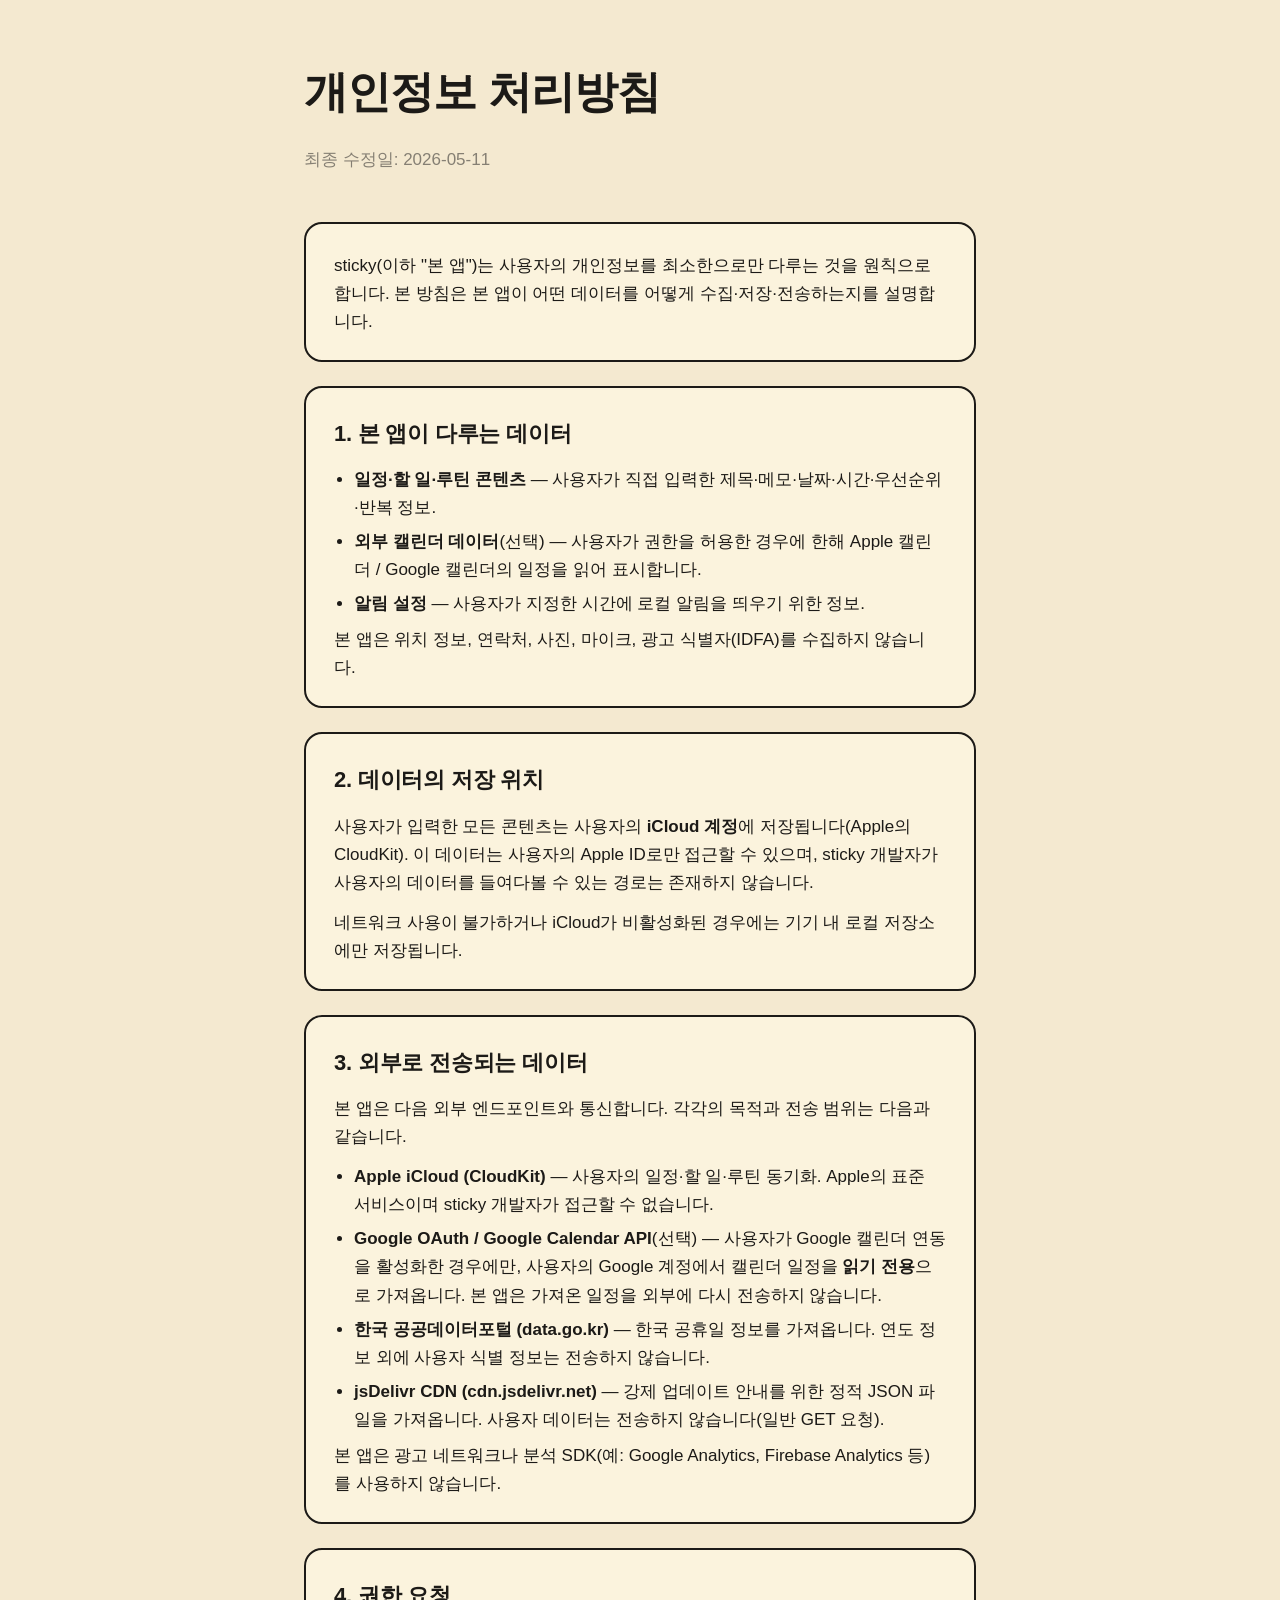
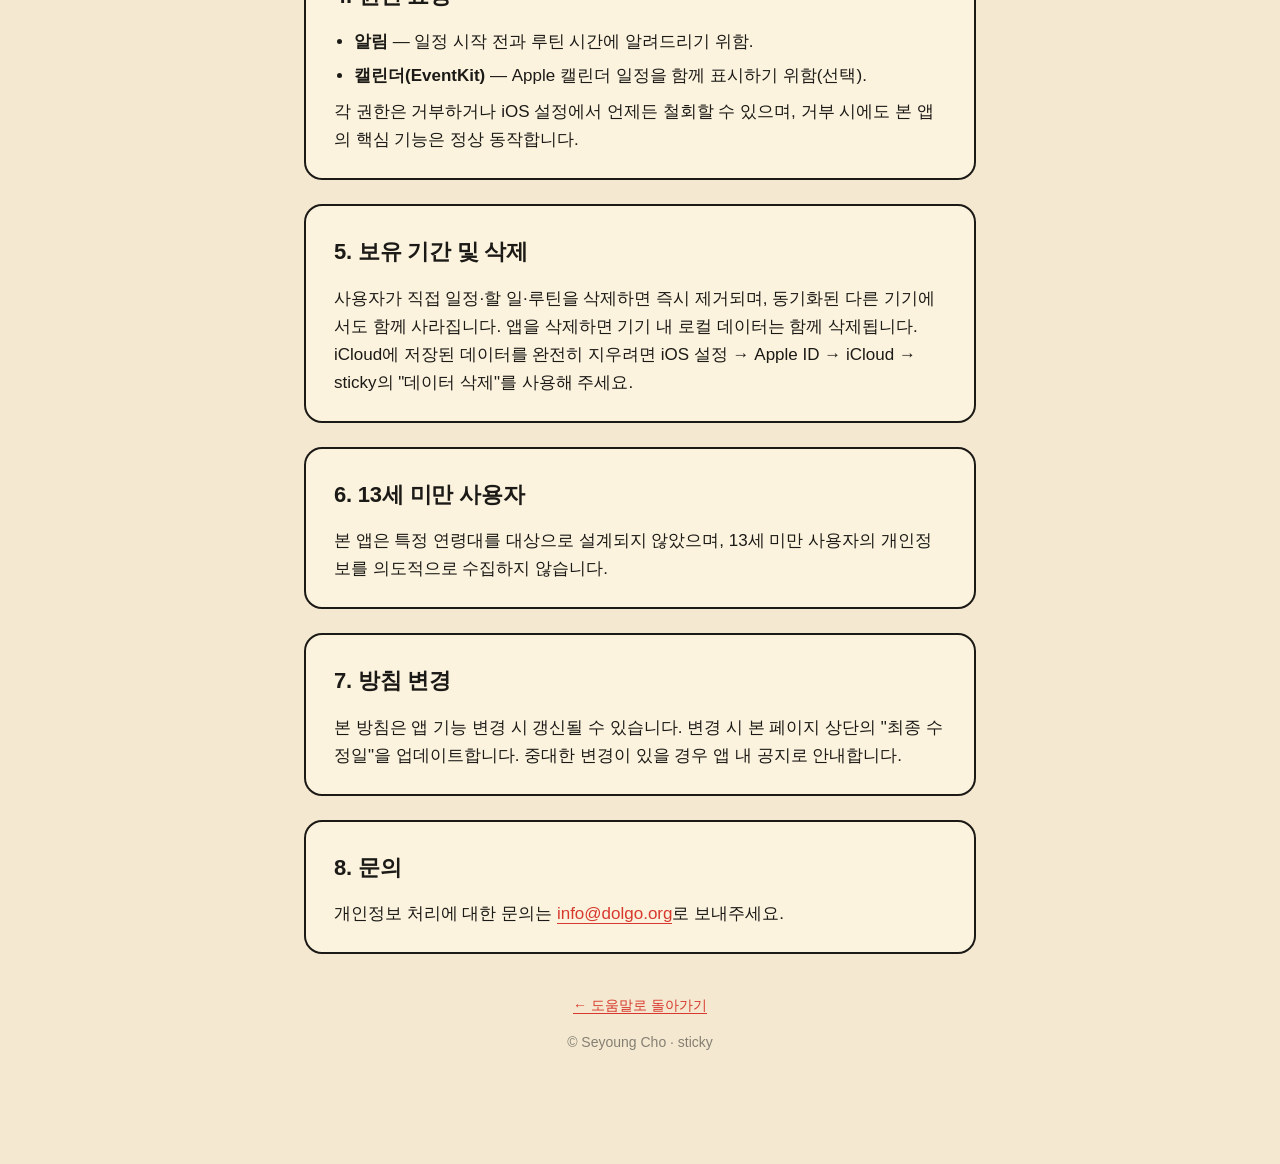
==== privacy.html @ fceb54de "support pages: index + privacy + paper-ink stylesheet Co-Authored-By: Claude Opus 4.7 (1M context) <" ====
<!doctype html>
<html lang="ko">
<head>
<meta charset="utf-8">
<meta name="viewport" content="width=device-width, initial-scale=1">
<meta name="theme-color" content="#F4E9D0">
<title>sticky · 개인정보 처리방침</title>
<link rel="stylesheet" href="style.css">
</head>
<body>
<main class="wrap">

<header class="hero">
  <h1>개인정보 처리방침</h1>
  <p class="muted">최종 수정일: 2026-05-11</p>
</header>

<section>
  <p>
    sticky(이하 "본 앱")는 사용자의 개인정보를 최소한으로만 다루는 것을 원칙으로 합니다.
    본 방침은 본 앱이 어떤 데이터를 어떻게 수집·저장·전송하는지를 설명합니다.
  </p>
</section>

<section>
  <h2>1. 본 앱이 다루는 데이터</h2>
  <ul>
    <li><strong>일정·할 일·루틴 콘텐츠</strong> — 사용자가 직접 입력한 제목·메모·날짜·시간·우선순위·반복 정보.</li>
    <li><strong>외부 캘린더 데이터</strong>(선택) — 사용자가 권한을 허용한 경우에 한해 Apple 캘린더 / Google 캘린더의 일정을 읽어 표시합니다.</li>
    <li><strong>알림 설정</strong> — 사용자가 지정한 시간에 로컬 알림을 띄우기 위한 정보.</li>
  </ul>
  <p>
    본 앱은 위치 정보, 연락처, 사진, 마이크, 광고 식별자(IDFA)를 수집하지 않습니다.
  </p>
</section>

<section>
  <h2>2. 데이터의 저장 위치</h2>
  <p>
    사용자가 입력한 모든 콘텐츠는 사용자의 <strong>iCloud 계정</strong>에 저장됩니다(Apple의 CloudKit).
    이 데이터는 사용자의 Apple ID로만 접근할 수 있으며, sticky 개발자가 사용자의 데이터를 들여다볼 수 있는 경로는 존재하지 않습니다.
  </p>
  <p>
    네트워크 사용이 불가하거나 iCloud가 비활성화된 경우에는 기기 내 로컬 저장소에만 저장됩니다.
  </p>
</section>

<section>
  <h2>3. 외부로 전송되는 데이터</h2>
  <p>본 앱은 다음 외부 엔드포인트와 통신합니다. 각각의 목적과 전송 범위는 다음과 같습니다.</p>
  <ul>
    <li>
      <strong>Apple iCloud (CloudKit)</strong> — 사용자의 일정·할 일·루틴 동기화.
      Apple의 표준 서비스이며 sticky 개발자가 접근할 수 없습니다.
    </li>
    <li>
      <strong>Google OAuth / Google Calendar API</strong>(선택) — 사용자가 Google 캘린더 연동을 활성화한 경우에만,
      사용자의 Google 계정에서 캘린더 일정을 <strong>읽기 전용</strong>으로 가져옵니다.
      본 앱은 가져온 일정을 외부에 다시 전송하지 않습니다.
    </li>
    <li>
      <strong>한국 공공데이터포털 (data.go.kr)</strong> — 한국 공휴일 정보를 가져옵니다.
      연도 정보 외에 사용자 식별 정보는 전송하지 않습니다.
    </li>
    <li>
      <strong>jsDelivr CDN (cdn.jsdelivr.net)</strong> — 강제 업데이트 안내를 위한 정적 JSON 파일을 가져옵니다.
      사용자 데이터는 전송하지 않습니다(일반 GET 요청).
    </li>
  </ul>
  <p>본 앱은 광고 네트워크나 분석 SDK(예: Google Analytics, Firebase Analytics 등)를 사용하지 않습니다.</p>
</section>

<section>
  <h2>4. 권한 요청</h2>
  <ul>
    <li><strong>알림</strong> — 일정 시작 전과 루틴 시간에 알려드리기 위함.</li>
    <li><strong>캘린더(EventKit)</strong> — Apple 캘린더 일정을 함께 표시하기 위함(선택).</li>
  </ul>
  <p>각 권한은 거부하거나 iOS 설정에서 언제든 철회할 수 있으며, 거부 시에도 본 앱의 핵심 기능은 정상 동작합니다.</p>
</section>

<section>
  <h2>5. 보유 기간 및 삭제</h2>
  <p>
    사용자가 직접 일정·할 일·루틴을 삭제하면 즉시 제거되며, 동기화된 다른 기기에서도 함께 사라집니다.
    앱을 삭제하면 기기 내 로컬 데이터는 함께 삭제됩니다.
    iCloud에 저장된 데이터를 완전히 지우려면 iOS 설정 → Apple ID → iCloud → sticky의 "데이터 삭제"를 사용해 주세요.
  </p>
</section>

<section>
  <h2>6. 13세 미만 사용자</h2>
  <p>
    본 앱은 특정 연령대를 대상으로 설계되지 않았으며, 13세 미만 사용자의 개인정보를 의도적으로 수집하지 않습니다.
  </p>
</section>

<section>
  <h2>7. 방침 변경</h2>
  <p>
    본 방침은 앱 기능 변경 시 갱신될 수 있습니다. 변경 시 본 페이지 상단의 "최종 수정일"을 업데이트합니다.
    중대한 변경이 있을 경우 앱 내 공지로 안내합니다.
  </p>
</section>

<section>
  <h2>8. 문의</h2>
  <p>
    개인정보 처리에 대한 문의는 <a href="mailto:info@dolgo.org?subject=Sticky%20%EA%B0%9C%EC%9D%B8%EC%A0%95%EB%B3%B4%20%EB%AC%B8%EC%9D%98">info@dolgo.org</a>로 보내주세요.
  </p>
</section>

<footer>
  <p>
    <a href="index.html">← 도움말로 돌아가기</a>
  </p>
  <p class="muted">© Seyoung Cho · sticky</p>
</footer>

</main>
</body>
</html>
---- style.css ----
/* sticky support pages — paper-and-ink palette mirroring the app */
:root {
  --paper:        #F4E9D0;
  --paper-elev:   #FBF3DD;
  --ink:          #1C1A17;
  --ink-2:        #4A453B;
  --ink-3:        #857F73;
  --accent:       #D7392E;
  --border:       #1C1A17;
  --rule:         rgba(28, 26, 23, 0.18);
}

* { box-sizing: border-box; }

html { -webkit-text-size-adjust: 100%; }

body {
  margin: 0;
  background: var(--paper);
  color: var(--ink);
  font-family: -apple-system, BlinkMacSystemFont, "Apple SD Gothic Neo",
               "Pretendard", "Noto Sans KR", "Segoe UI", Roboto, sans-serif;
  font-size: 17px;
  line-height: 1.65;
  -webkit-font-smoothing: antialiased;
}

.wrap {
  max-width: 720px;
  margin: 0 auto;
  padding: 56px 24px 96px;
}

.hero {
  text-align: left;
  margin-bottom: 48px;
}

.hero h1 {
  font-size: 44px;
  letter-spacing: -0.02em;
  margin: 0 0 12px;
}

.hero .lede {
  font-size: 19px;
  color: var(--ink-2);
  margin: 0;
  max-width: 56ch;
}

section {
  background: var(--paper-elev);
  border: 2px solid var(--border);
  border-radius: 18px;
  padding: 28px 28px 24px;
  margin: 0 0 24px;
}

section h2 {
  font-size: 22px;
  letter-spacing: -0.01em;
  margin: 0 0 14px;
}

section p { margin: 0 0 12px; }
section p:last-child { margin-bottom: 0; }

section ul {
  margin: 0 0 8px;
  padding-left: 20px;
}
section li {
  margin-bottom: 6px;
}

a {
  color: var(--accent);
  text-decoration: none;
  border-bottom: 1.5px solid currentColor;
}
a:hover { opacity: 0.78; }

.muted { color: var(--ink-3); }

.contact {
  font-size: 19px;
  margin-top: 8px;
}
.contact a { font-weight: 600; }

details {
  border-top: 1px solid var(--rule);
  padding: 14px 0;
}
details:first-of-type { border-top: 0; padding-top: 4px; }
details:last-of-type { padding-bottom: 0; }

summary {
  cursor: pointer;
  font-weight: 600;
  list-style: none;
  position: relative;
  padding-right: 28px;
}
summary::-webkit-details-marker { display: none; }
summary::after {
  content: "+";
  position: absolute;
  right: 0;
  top: 0;
  font-weight: 400;
  color: var(--ink-3);
  transition: transform 120ms ease;
}
details[open] summary::after { content: "−"; }

details p {
  margin-top: 10px;
  color: var(--ink-2);
}

footer {
  margin-top: 40px;
  text-align: center;
  font-size: 14px;
}

@media (prefers-color-scheme: dark) {
  :root {
    --paper:      #2A2520;
    --paper-elev: #352F28;
    --ink:        #F2E6CA;
    --ink-2:      #C9BFA6;
    --ink-3:      #928876;
    --accent:     #E85248;
    --border:     #F2E6CA;
    --rule:       rgba(242, 230, 202, 0.18);
  }
}
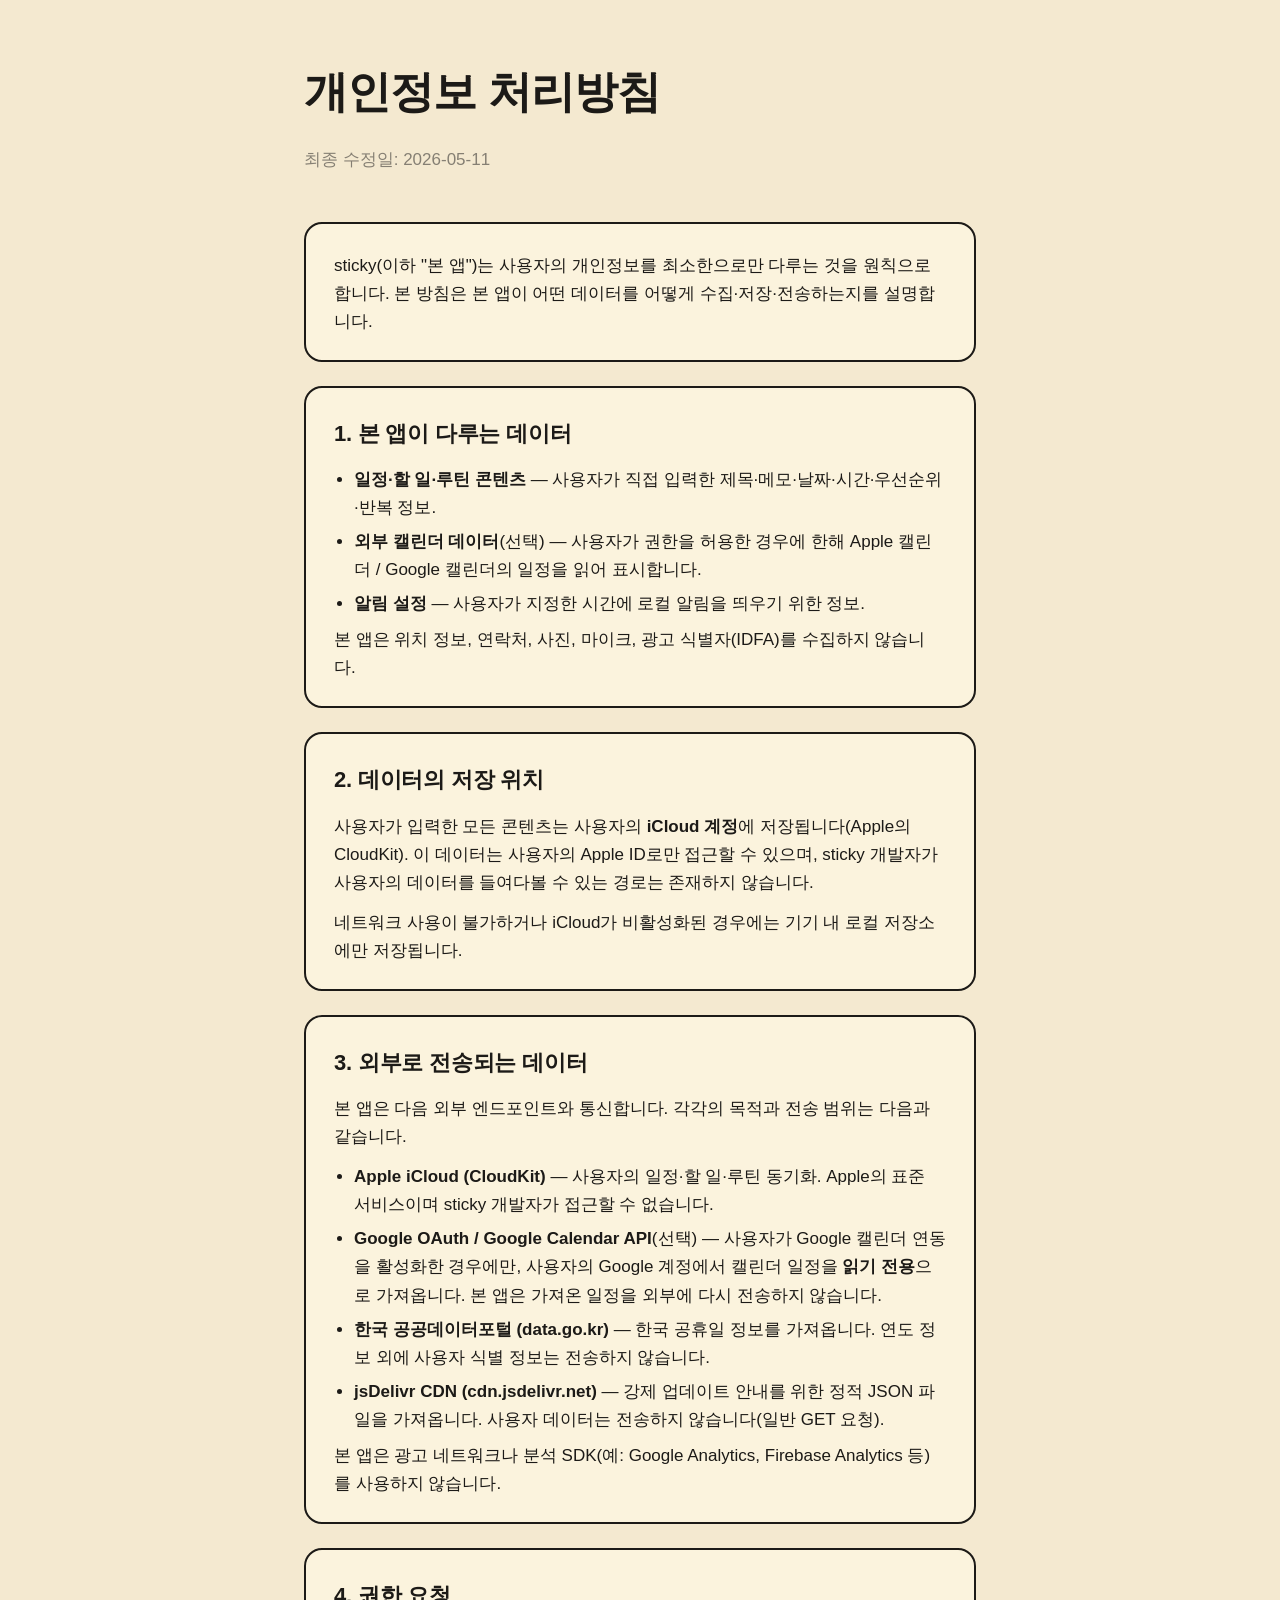
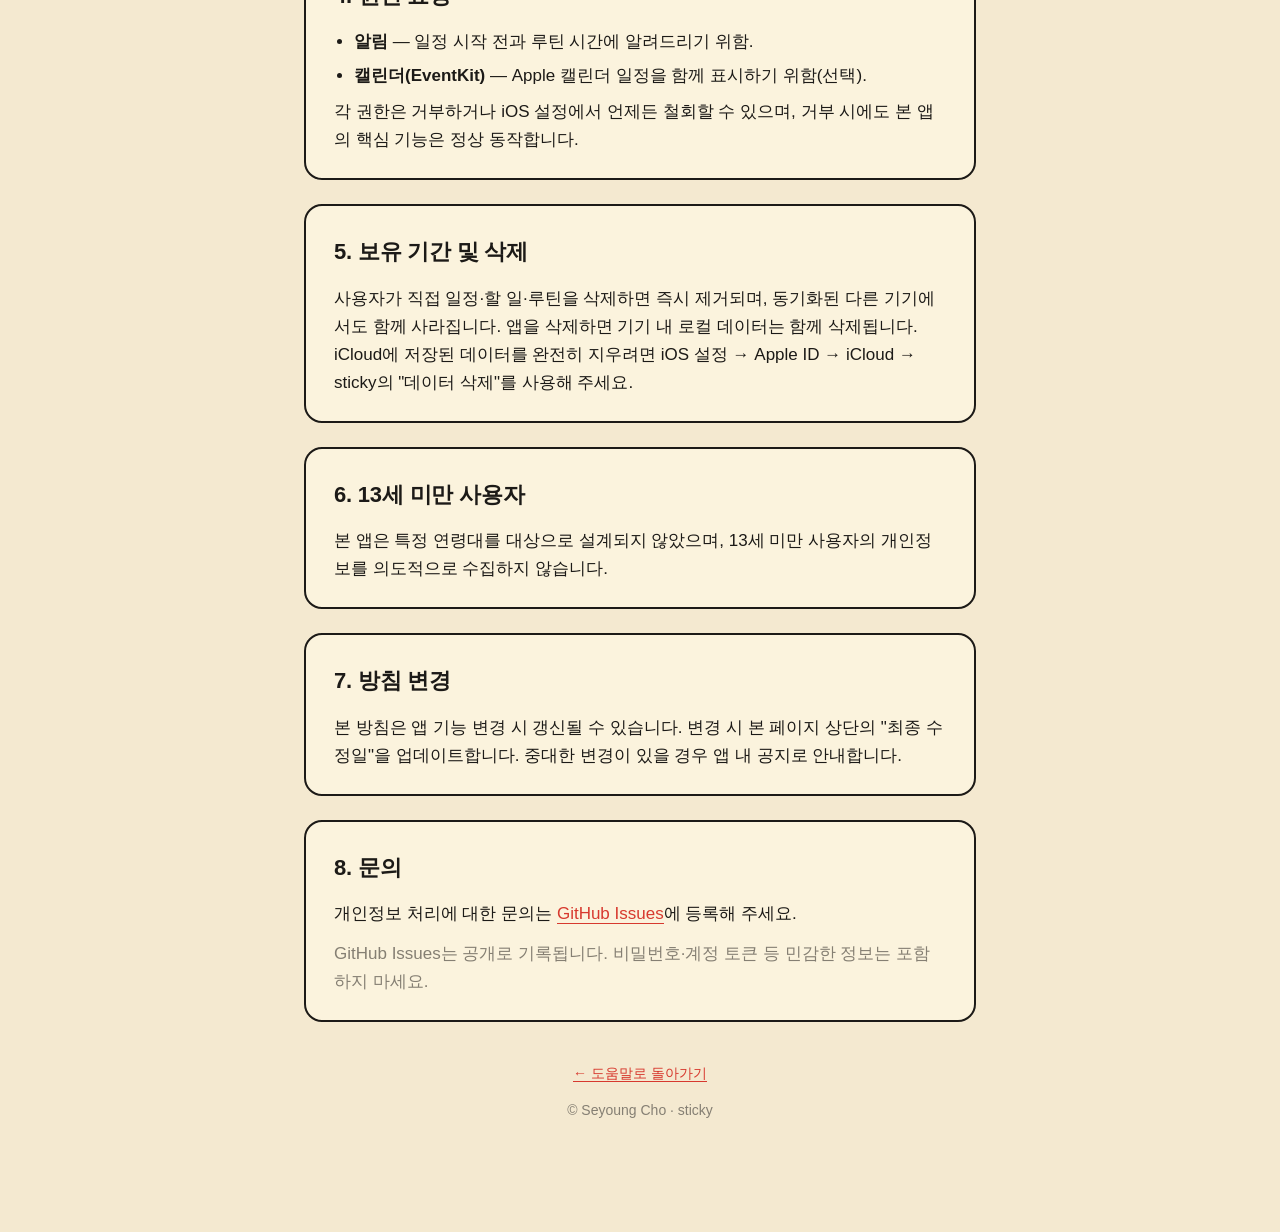
==== commit ee2de593: "support pages: route all contact through GitHub Issues, drop unrelated email Co-Authored-By: Claude " ====
--- a/privacy.html
+++ b/privacy.html
@@ -106,7 +106,11 @@
 <section>
   <h2>8. 문의</h2>
   <p>
-    개인정보 처리에 대한 문의는 <a href="mailto:info@dolgo.org?subject=Sticky%20%EA%B0%9C%EC%9D%B8%EC%A0%95%EB%B3%B4%20%EB%AC%B8%EC%9D%98">info@dolgo.org</a>로 보내주세요.
+    개인정보 처리에 대한 문의는
+    <a href="https://github.com/ChoSeyoung/sticky/issues">GitHub Issues</a>에 등록해 주세요.
+  </p>
+  <p class="muted">
+    GitHub Issues는 공개로 기록됩니다. 비밀번호·계정 토큰 등 민감한 정보는 포함하지 마세요.
   </p>
 </section>
 
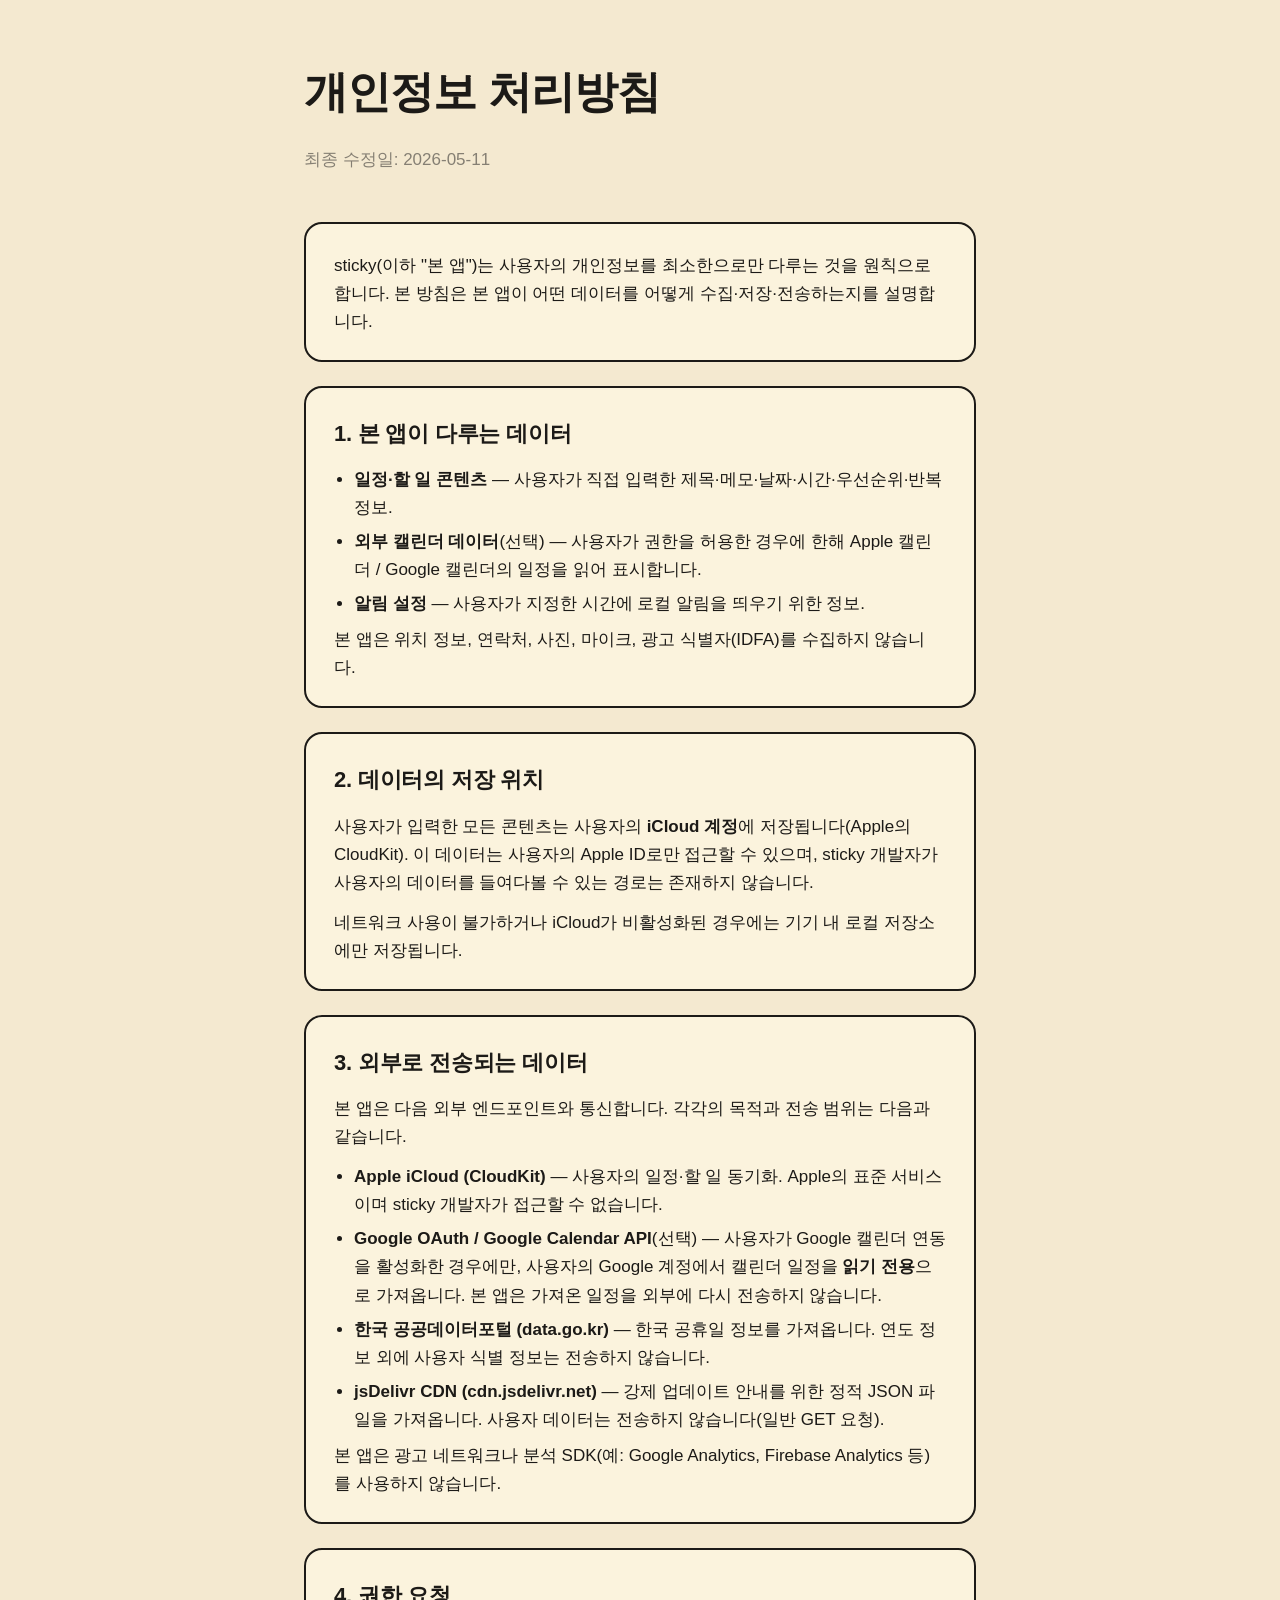
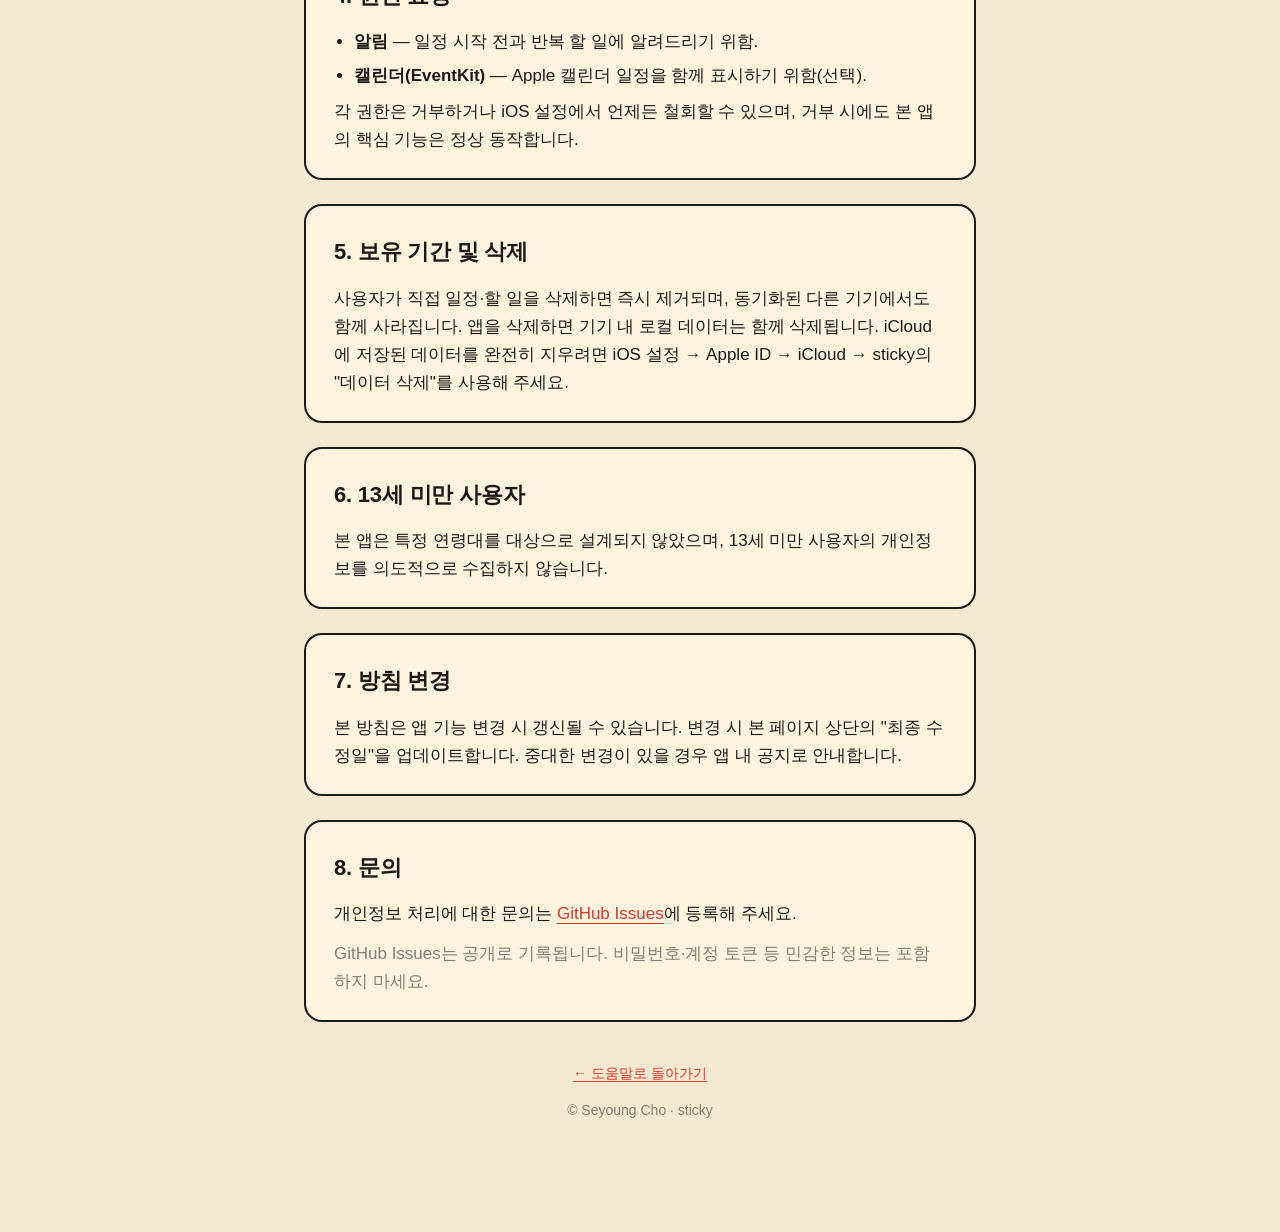
==== commit 5e11ae53: "Drop removed 루틴 mentions from landing + privacy" ====
--- a/privacy.html
+++ b/privacy.html
@@ -25,7 +25,7 @@
 <section>
   <h2>1. 본 앱이 다루는 데이터</h2>
   <ul>
-    <li><strong>일정·할 일·루틴 콘텐츠</strong> — 사용자가 직접 입력한 제목·메모·날짜·시간·우선순위·반복 정보.</li>
+    <li><strong>일정·할 일 콘텐츠</strong> — 사용자가 직접 입력한 제목·메모·날짜·시간·우선순위·반복 정보.</li>
     <li><strong>외부 캘린더 데이터</strong>(선택) — 사용자가 권한을 허용한 경우에 한해 Apple 캘린더 / Google 캘린더의 일정을 읽어 표시합니다.</li>
     <li><strong>알림 설정</strong> — 사용자가 지정한 시간에 로컬 알림을 띄우기 위한 정보.</li>
   </ul>
@@ -50,7 +50,7 @@
   <p>본 앱은 다음 외부 엔드포인트와 통신합니다. 각각의 목적과 전송 범위는 다음과 같습니다.</p>
   <ul>
     <li>
-      <strong>Apple iCloud (CloudKit)</strong> — 사용자의 일정·할 일·루틴 동기화.
+      <strong>Apple iCloud (CloudKit)</strong> — 사용자의 일정·할 일 동기화.
       Apple의 표준 서비스이며 sticky 개발자가 접근할 수 없습니다.
     </li>
     <li>
@@ -73,7 +73,7 @@
 <section>
   <h2>4. 권한 요청</h2>
   <ul>
-    <li><strong>알림</strong> — 일정 시작 전과 루틴 시간에 알려드리기 위함.</li>
+    <li><strong>알림</strong> — 일정 시작 전과 반복 할 일에 알려드리기 위함.</li>
     <li><strong>캘린더(EventKit)</strong> — Apple 캘린더 일정을 함께 표시하기 위함(선택).</li>
   </ul>
   <p>각 권한은 거부하거나 iOS 설정에서 언제든 철회할 수 있으며, 거부 시에도 본 앱의 핵심 기능은 정상 동작합니다.</p>
@@ -82,7 +82,7 @@
 <section>
   <h2>5. 보유 기간 및 삭제</h2>
   <p>
-    사용자가 직접 일정·할 일·루틴을 삭제하면 즉시 제거되며, 동기화된 다른 기기에서도 함께 사라집니다.
+    사용자가 직접 일정·할 일을 삭제하면 즉시 제거되며, 동기화된 다른 기기에서도 함께 사라집니다.
     앱을 삭제하면 기기 내 로컬 데이터는 함께 삭제됩니다.
     iCloud에 저장된 데이터를 완전히 지우려면 iOS 설정 → Apple ID → iCloud → sticky의 "데이터 삭제"를 사용해 주세요.
   </p>
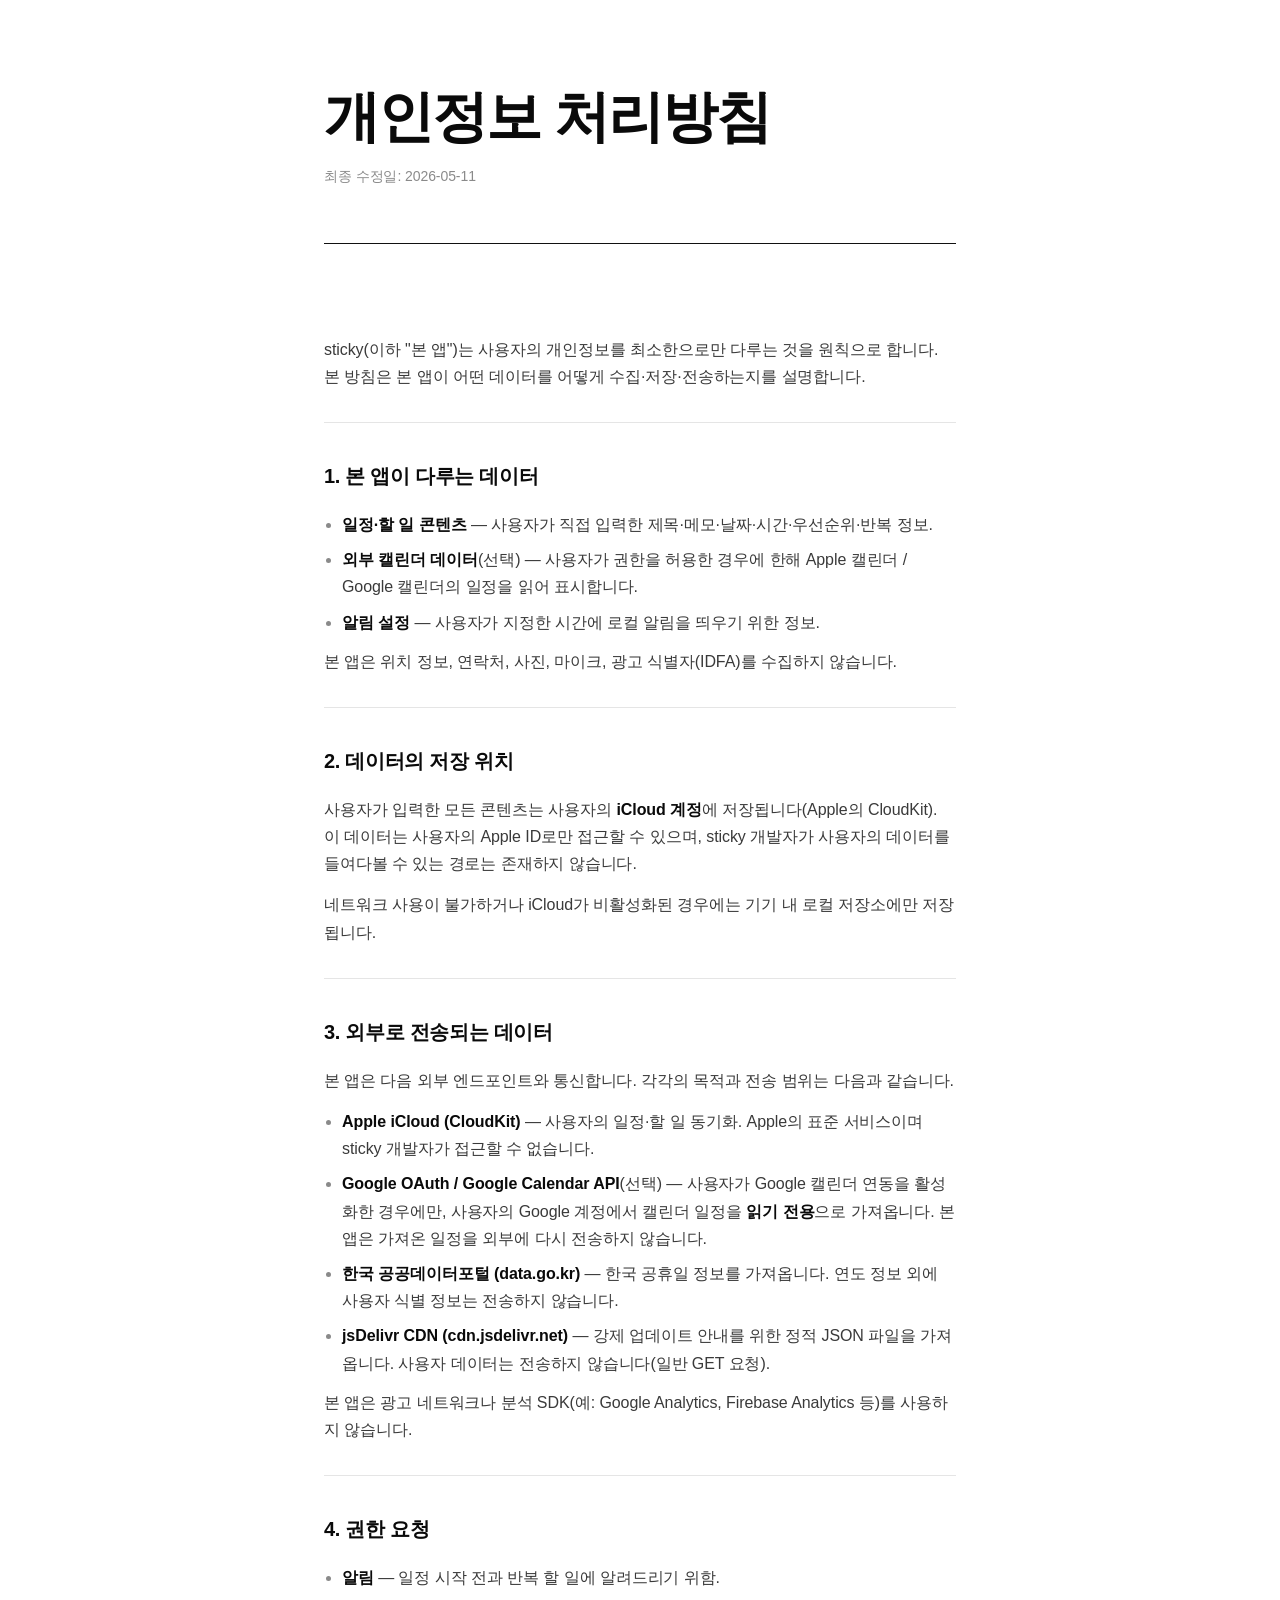
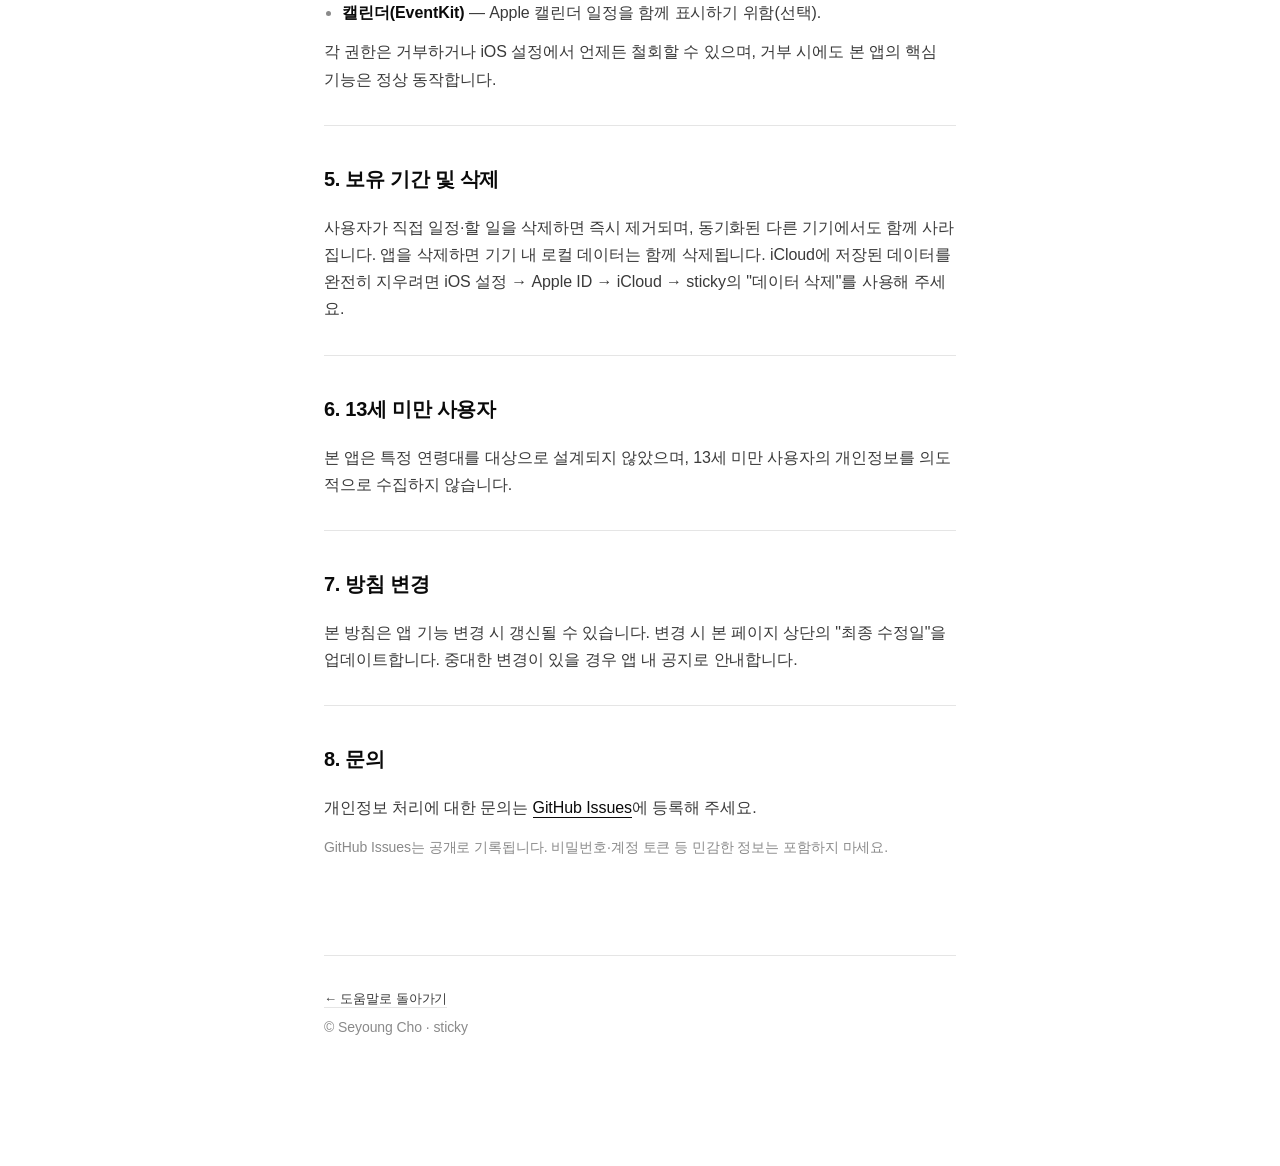
==== commit a24ee8b9: "Redesign support pages with monochrome editorial style" ====
--- a/privacy.html
+++ b/privacy.html
@@ -3,7 +3,8 @@
 <head>
 <meta charset="utf-8">
 <meta name="viewport" content="width=device-width, initial-scale=1">
-<meta name="theme-color" content="#F4E9D0">
+<meta name="theme-color" content="#FFFFFF" media="(prefers-color-scheme: light)">
+<meta name="theme-color" content="#0A0A0A" media="(prefers-color-scheme: dark)">
 <title>sticky · 개인정보 처리방침</title>
 <link rel="stylesheet" href="style.css">
 </head>
--- a/style.css
+++ b/style.css
@@ -1,13 +1,12 @@
-/* sticky support pages — paper-and-ink palette mirroring the app */
+/* sticky support pages — monochrome editorial */
 :root {
-  --paper:        #F4E9D0;
-  --paper-elev:   #FBF3DD;
-  --ink:          #1C1A17;
-  --ink-2:        #4A453B;
-  --ink-3:        #857F73;
-  --accent:       #D7392E;
-  --border:       #1C1A17;
-  --rule:         rgba(28, 26, 23, 0.18);
+  --bg:        #FFFFFF;
+  --bg-elev:   #FFFFFF;
+  --ink:       #0A0A0A;
+  --ink-2:     #3A3A3A;
+  --ink-3:     #8A8A8A;
+  --rule:      #E5E5E5;
+  --rule-strong: #111111;
 }
 
 * { box-sizing: border-box; }
@@ -16,125 +15,212 @@
 
 body {
   margin: 0;
-  background: var(--paper);
+  background: var(--bg);
   color: var(--ink);
   font-family: -apple-system, BlinkMacSystemFont, "Apple SD Gothic Neo",
-               "Pretendard", "Noto Sans KR", "Segoe UI", Roboto, sans-serif;
-  font-size: 17px;
-  line-height: 1.65;
+               "Pretendard", "Noto Sans KR", "Inter", "Segoe UI", Roboto, sans-serif;
+  font-size: 16px;
+  line-height: 1.7;
+  letter-spacing: -0.005em;
   -webkit-font-smoothing: antialiased;
+  -moz-osx-font-smoothing: grayscale;
 }
 
 .wrap {
-  max-width: 720px;
+  max-width: 680px;
   margin: 0 auto;
-  padding: 56px 24px 96px;
+  padding: 88px 24px 120px;
 }
 
 .hero {
   text-align: left;
-  margin-bottom: 48px;
+  margin-bottom: 56px;
+  padding-bottom: 40px;
+  border-bottom: 1px solid var(--rule-strong);
 }
 
 .hero h1 {
-  font-size: 44px;
-  letter-spacing: -0.02em;
+  font-size: 56px;
+  font-weight: 700;
+  letter-spacing: -0.035em;
+  line-height: 1.05;
+  margin: 0 0 18px;
+}
+
+.hero .lede {
+  font-size: 17px;
+  color: var(--ink-2);
+  margin: 0;
+  max-width: 52ch;
+  line-height: 1.6;
+}
+
+section {
+  background: transparent;
+  border: 0;
+  border-radius: 0;
+  padding: 36px 0 32px;
+  margin: 0;
+  border-bottom: 1px solid var(--rule);
+}
+
+section:last-of-type {
+  border-bottom: 0;
+}
+
+section h2 {
+  font-size: 20px;
+  font-weight: 700;
+  letter-spacing: -0.015em;
+  margin: 0 0 18px;
+  color: var(--ink);
+}
+
+section p {
+  margin: 0 0 14px;
+  color: var(--ink-2);
+}
+section p:last-child { margin-bottom: 0; }
+
+section ul {
   margin: 0 0 12px;
-}
-
-.hero .lede {
-  font-size: 19px;
-  color: var(--ink-2);
-  margin: 0;
-  max-width: 56ch;
-}
-
-section {
-  background: var(--paper-elev);
-  border: 2px solid var(--border);
-  border-radius: 18px;
-  padding: 28px 28px 24px;
-  margin: 0 0 24px;
-}
-
-section h2 {
-  font-size: 22px;
-  letter-spacing: -0.01em;
-  margin: 0 0 14px;
-}
-
-section p { margin: 0 0 12px; }
-section p:last-child { margin-bottom: 0; }
-
-section ul {
-  margin: 0 0 8px;
-  padding-left: 20px;
+  padding-left: 18px;
+  color: var(--ink-2);
 }
 section li {
-  margin-bottom: 6px;
+  margin-bottom: 8px;
+}
+section li::marker {
+  color: var(--ink-3);
+}
+
+strong {
+  color: var(--ink);
+  font-weight: 600;
 }
 
 a {
-  color: var(--accent);
+  color: var(--ink);
   text-decoration: none;
-  border-bottom: 1.5px solid currentColor;
-}
-a:hover { opacity: 0.78; }
-
-.muted { color: var(--ink-3); }
+  border-bottom: 1px solid var(--ink);
+  padding-bottom: 1px;
+  transition: opacity 120ms ease;
+}
+a:hover { opacity: 0.55; }
+
+.muted {
+  color: var(--ink-3);
+  font-size: 14px;
+}
 
 .contact {
-  font-size: 19px;
-  margin-top: 8px;
-}
-.contact a { font-weight: 600; }
-
+  font-size: 17px;
+  margin-top: 14px;
+  margin-bottom: 14px !important;
+}
+.contact a {
+  font-weight: 500;
+  word-break: break-all;
+}
+
+/* FAQ */
 details {
   border-top: 1px solid var(--rule);
-  padding: 14px 0;
-}
-details:first-of-type { border-top: 0; padding-top: 4px; }
-details:last-of-type { padding-bottom: 0; }
+  padding: 18px 0;
+}
+details:first-of-type {
+  border-top: 0;
+  padding-top: 4px;
+}
+details:last-of-type {
+  padding-bottom: 0;
+}
 
 summary {
   cursor: pointer;
-  font-weight: 600;
+  font-weight: 500;
+  color: var(--ink);
   list-style: none;
   position: relative;
-  padding-right: 28px;
+  padding-right: 32px;
+  outline: none;
 }
 summary::-webkit-details-marker { display: none; }
 summary::after {
-  content: "+";
+  content: "";
   position: absolute;
-  right: 0;
-  top: 0;
-  font-weight: 400;
+  right: 4px;
+  top: 50%;
+  width: 10px;
+  height: 10px;
+  border-right: 1.5px solid var(--ink);
+  border-bottom: 1.5px solid var(--ink);
+  transform: translateY(-70%) rotate(45deg);
+  transition: transform 160ms ease;
+}
+details[open] summary::after {
+  transform: translateY(-30%) rotate(-135deg);
+}
+summary:focus-visible {
+  outline: 2px solid var(--ink);
+  outline-offset: 4px;
+  border-radius: 2px;
+}
+
+details p {
+  margin-top: 12px;
+  color: var(--ink-2);
+}
+
+/* Footer */
+footer {
+  margin-top: 64px;
+  padding-top: 32px;
+  border-top: 1px solid var(--rule);
+  text-align: left;
+  font-size: 13px;
+}
+footer p {
+  margin: 0 0 6px;
   color: var(--ink-3);
-  transition: transform 120ms ease;
-}
-details[open] summary::after { content: "−"; }
-
-details p {
-  margin-top: 10px;
-  color: var(--ink-2);
-}
-
-footer {
-  margin-top: 40px;
-  text-align: center;
-  font-size: 14px;
-}
-
+}
+footer a {
+  color: var(--ink-2);
+  border-bottom-color: var(--rule);
+}
+
+/* Small screens */
+@media (max-width: 520px) {
+  .wrap {
+    padding: 56px 20px 80px;
+  }
+  .hero {
+    margin-bottom: 40px;
+    padding-bottom: 32px;
+  }
+  .hero h1 {
+    font-size: 40px;
+  }
+  .hero .lede {
+    font-size: 16px;
+  }
+  section {
+    padding: 28px 0 26px;
+  }
+  section h2 {
+    font-size: 18px;
+  }
+}
+
+/* Dark mode — pure inversion */
 @media (prefers-color-scheme: dark) {
   :root {
-    --paper:      #2A2520;
-    --paper-elev: #352F28;
-    --ink:        #F2E6CA;
-    --ink-2:      #C9BFA6;
-    --ink-3:      #928876;
-    --accent:     #E85248;
-    --border:     #F2E6CA;
-    --rule:       rgba(242, 230, 202, 0.18);
-  }
-}
+    --bg:        #0A0A0A;
+    --bg-elev:   #0A0A0A;
+    --ink:       #FFFFFF;
+    --ink-2:     #C7C7C7;
+    --ink-3:     #7A7A7A;
+    --rule:      #232323;
+    --rule-strong: #FFFFFF;
+  }
+}
